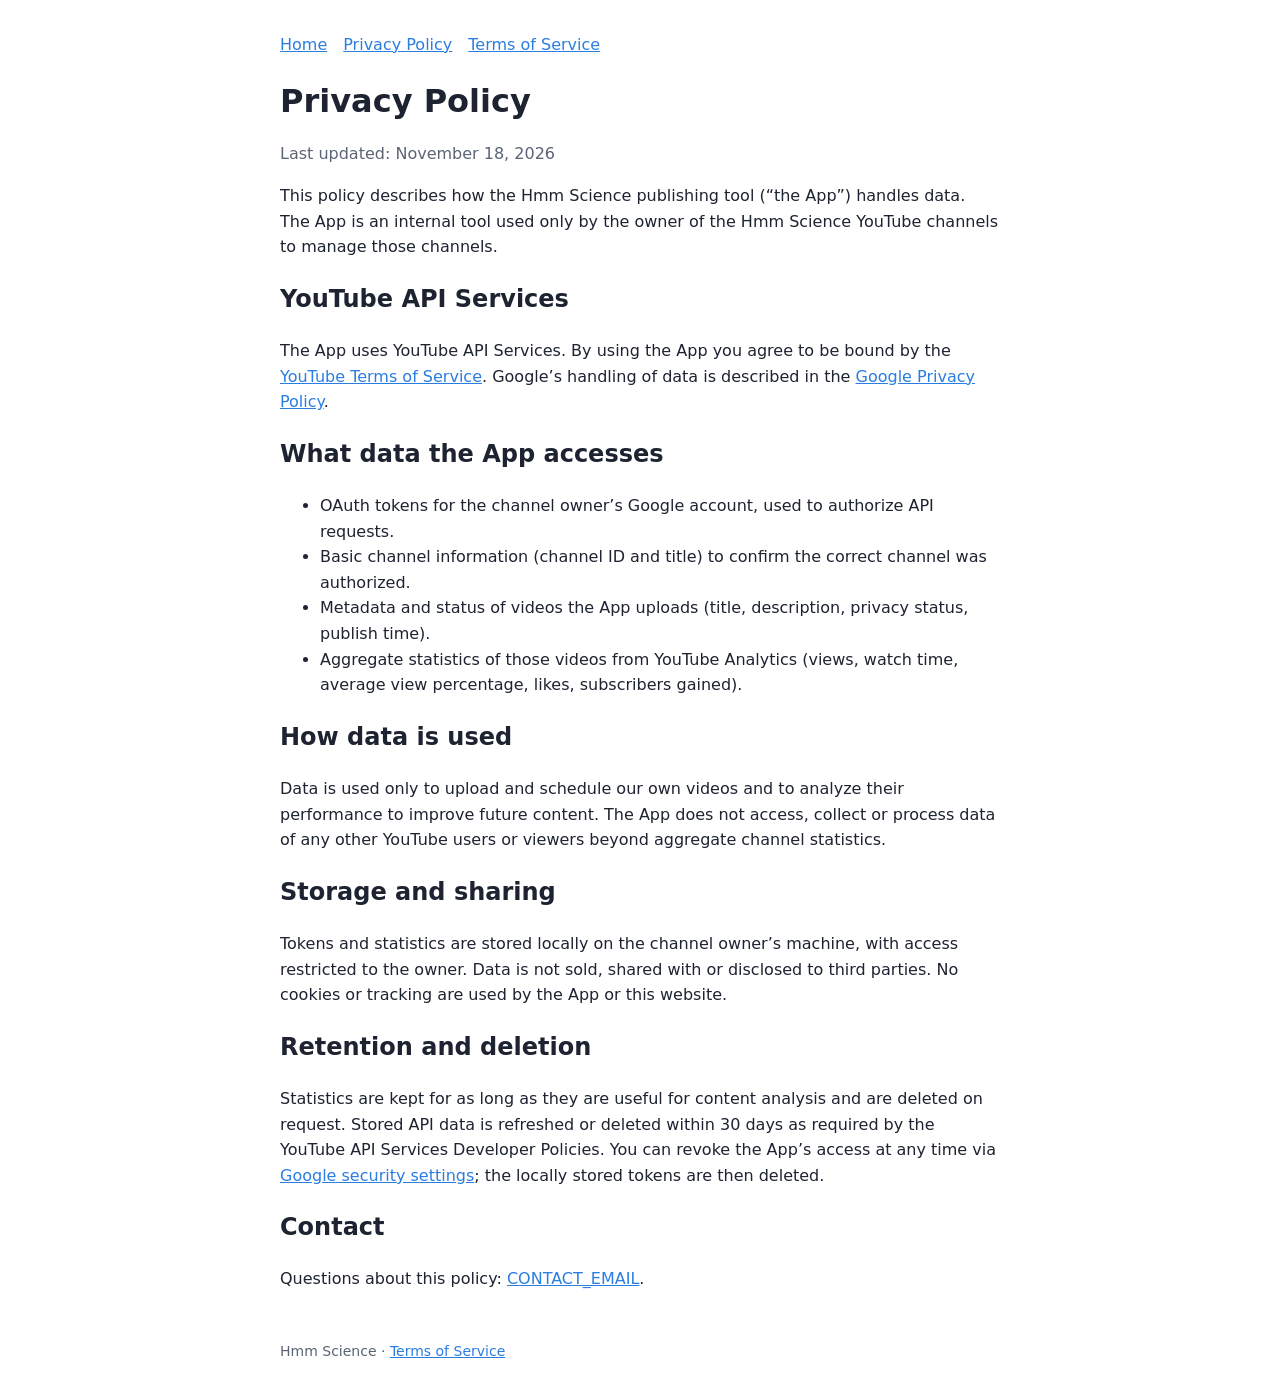
==== privacy.html @ b2fc444c "site: OAuth branding pages" ====
<!doctype html><html lang="en"><head><meta charset="utf-8"><meta name="viewport" content="width=device-width,initial-scale=1">
<title>Privacy Policy</title><link rel="stylesheet" href="style.css"></head><body><main>
<nav><a href="./">Home</a><a href="privacy.html">Privacy Policy</a><a href="terms.html">Terms of Service</a></nav>
<h1>Privacy Policy</h1><p class="muted">Last updated: November 18, 2026</p>
<p>This policy describes how the Hmm Science publishing tool (“the App”) handles data. The App is an internal
tool used only by the owner of the Hmm Science YouTube channels to manage those channels.</p>
<h2>YouTube API Services</h2>
<p>The App uses YouTube API Services. By using the App you agree to be bound by the
<a href="https://www.youtube.com/t/terms">YouTube Terms of Service</a>. Google’s handling of data is described in the
<a href="https://policies.google.com/privacy">Google Privacy Policy</a>.</p>
<h2>What data the App accesses</h2>
<ul>
<li>OAuth tokens for the channel owner’s Google account, used to authorize API requests.</li>
<li>Basic channel information (channel ID and title) to confirm the correct channel was authorized.</li>
<li>Metadata and status of videos the App uploads (title, description, privacy status, publish time).</li>
<li>Aggregate statistics of those videos from YouTube Analytics (views, watch time, average view percentage,
likes, subscribers gained).</li>
</ul>
<h2>How data is used</h2>
<p>Data is used only to upload and schedule our own videos and to analyze their performance to improve future
content. The App does not access, collect or process data of any other YouTube users or viewers beyond
aggregate channel statistics.</p>
<h2>Storage and sharing</h2>
<p>Tokens and statistics are stored locally on the channel owner’s machine, with access restricted to the owner.
Data is not sold, shared with or disclosed to third parties. No cookies or tracking are used by the App or this website.</p>
<h2>Retention and deletion</h2>
<p>Statistics are kept for as long as they are useful for content analysis and are deleted on request.
Stored API data is refreshed or deleted within 30 days as required by the YouTube API Services Developer Policies.
You can revoke the App’s access at any time via
<a href="https://security.google.com/settings/security/permissions">Google security settings</a>;
the locally stored tokens are then deleted.</p>
<h2>Contact</h2>
<p>Questions about this policy: <a href="mailto:CONTACT_EMAIL">CONTACT_EMAIL</a>.</p>
<footer>Hmm Science · <a href="terms.html">Terms of Service</a></footer>
</main></body></html>
---- style.css ----
:root{--bg:#fff;--fg:#1d2330;--muted:#5b6475;--accent:#2a7de1}
@media (prefers-color-scheme:dark){:root{--bg:#14171d;--fg:#e8ebf0;--muted:#9aa3b2;--accent:#6aa8f0}}
body{background:var(--bg);color:var(--fg);font:16px/1.6 system-ui,-apple-system,sans-serif;margin:0}
main{max-width:720px;margin:0 auto;padding:32px 16px}
a{color:var(--accent)}h1{line-height:1.2}.muted{color:var(--muted)}
nav{display:flex;gap:16px;margin-bottom:24px}footer{margin-top:48px;font-size:14px;color:var(--muted)}
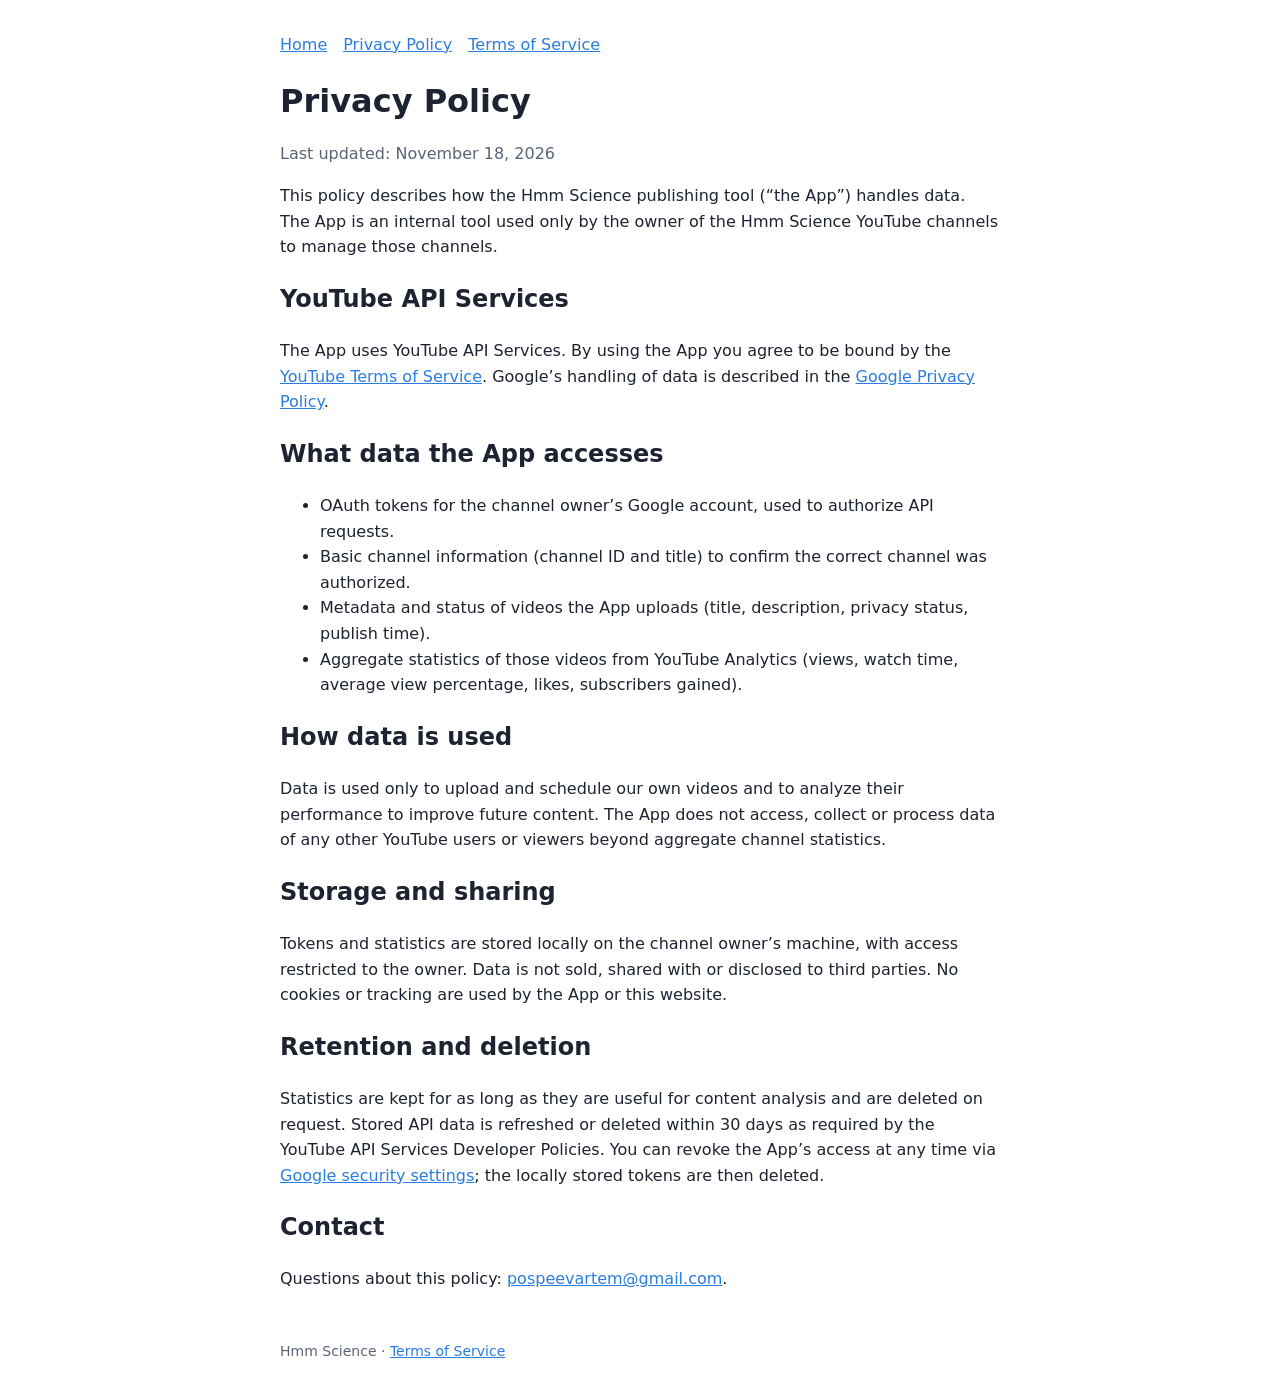
==== commit ff14e567: "site: contact email" ====
--- a/privacy.html
+++ b/privacy.html
@@ -30,6 +30,6 @@
 <a href="https://security.google.com/settings/security/permissions">Google security settings</a>;
 the locally stored tokens are then deleted.</p>
 <h2>Contact</h2>
-<p>Questions about this policy: <a href="mailto:CONTACT_EMAIL">CONTACT_EMAIL</a>.</p>
+<p>Questions about this policy: <a href="mailto:pospeevartem@gmail.com">pospeevartem@gmail.com</a>.</p>
 <footer>Hmm Science · <a href="terms.html">Terms of Service</a></footer>
 </main></body></html>
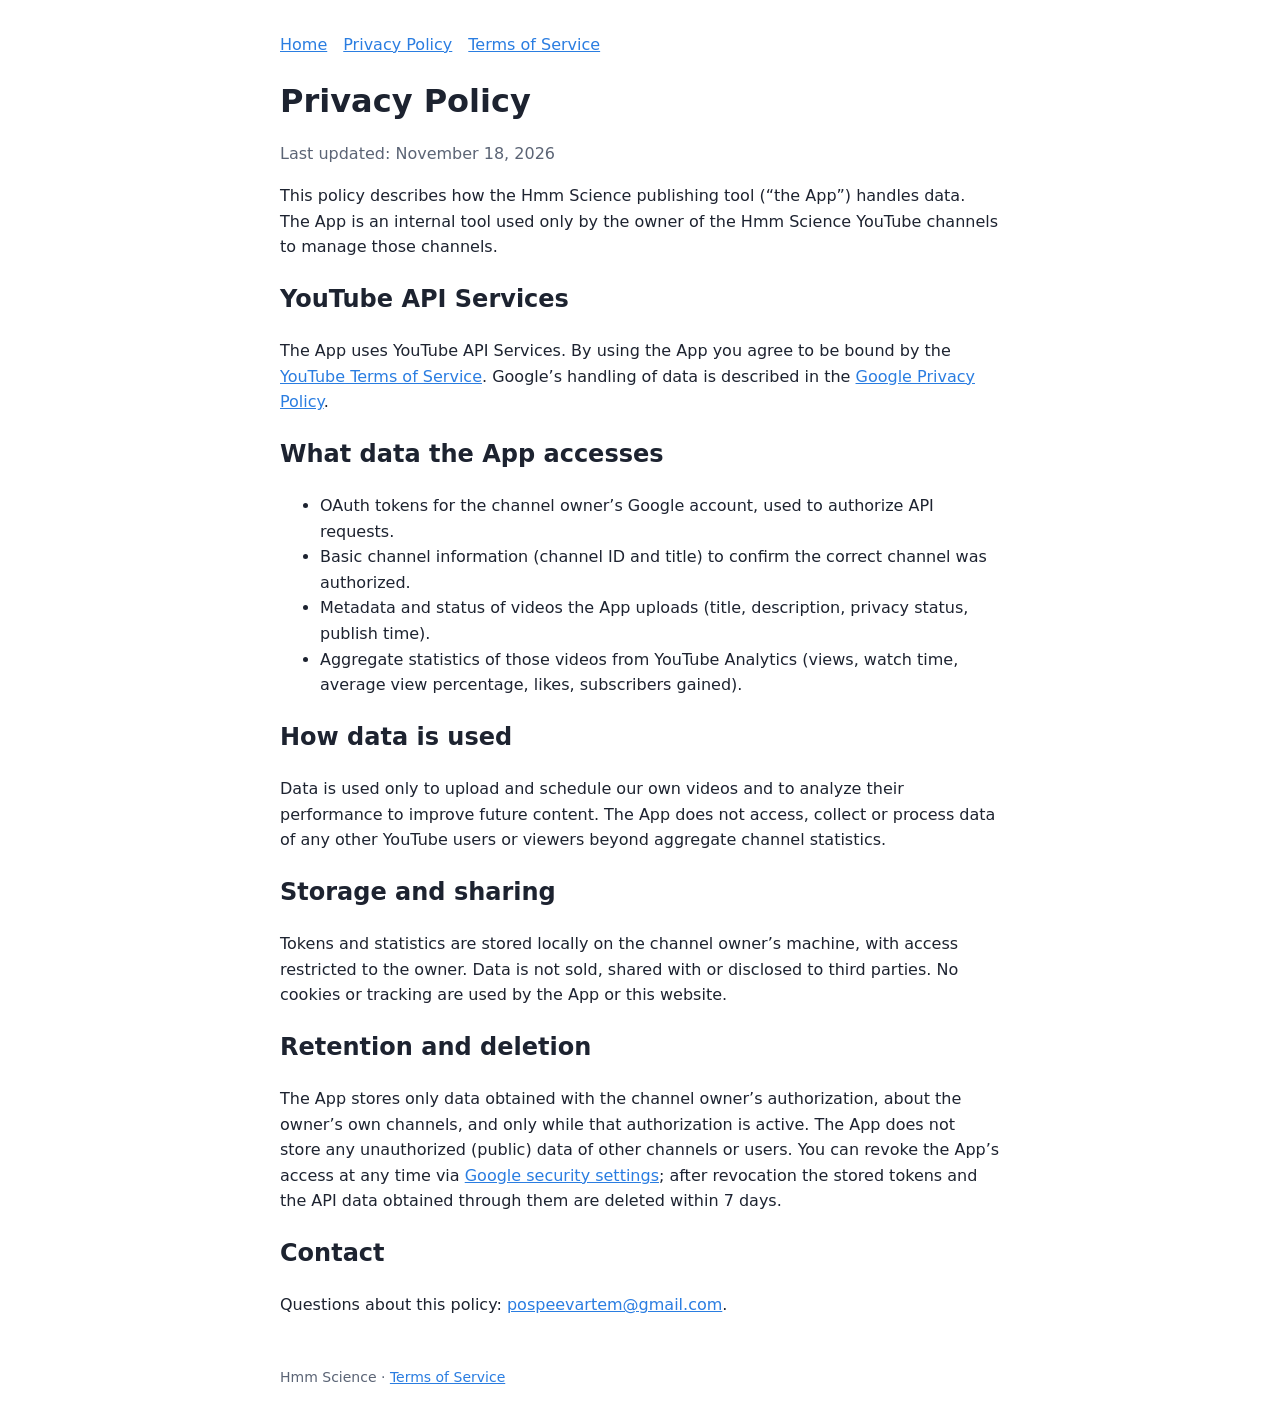
==== commit 086a33c3: "site: YouTube API Services notice, retention wording" ====
--- a/privacy.html
+++ b/privacy.html
@@ -24,11 +24,11 @@
 <p>Tokens and statistics are stored locally on the channel owner’s machine, with access restricted to the owner.
 Data is not sold, shared with or disclosed to third parties. No cookies or tracking are used by the App or this website.</p>
 <h2>Retention and deletion</h2>
-<p>Statistics are kept for as long as they are useful for content analysis and are deleted on request.
-Stored API data is refreshed or deleted within 30 days as required by the YouTube API Services Developer Policies.
-You can revoke the App’s access at any time via
+<p>The App stores only data obtained with the channel owner’s authorization, about the owner’s own channels,
+and only while that authorization is active. The App does not store any unauthorized (public) data of other
+channels or users. You can revoke the App’s access at any time via
 <a href="https://security.google.com/settings/security/permissions">Google security settings</a>;
-the locally stored tokens are then deleted.</p>
+after revocation the stored tokens and the API data obtained through them are deleted within 7 days.</p>
 <h2>Contact</h2>
 <p>Questions about this policy: <a href="mailto:pospeevartem@gmail.com">pospeevartem@gmail.com</a>.</p>
 <footer>Hmm Science · <a href="terms.html">Terms of Service</a></footer>
